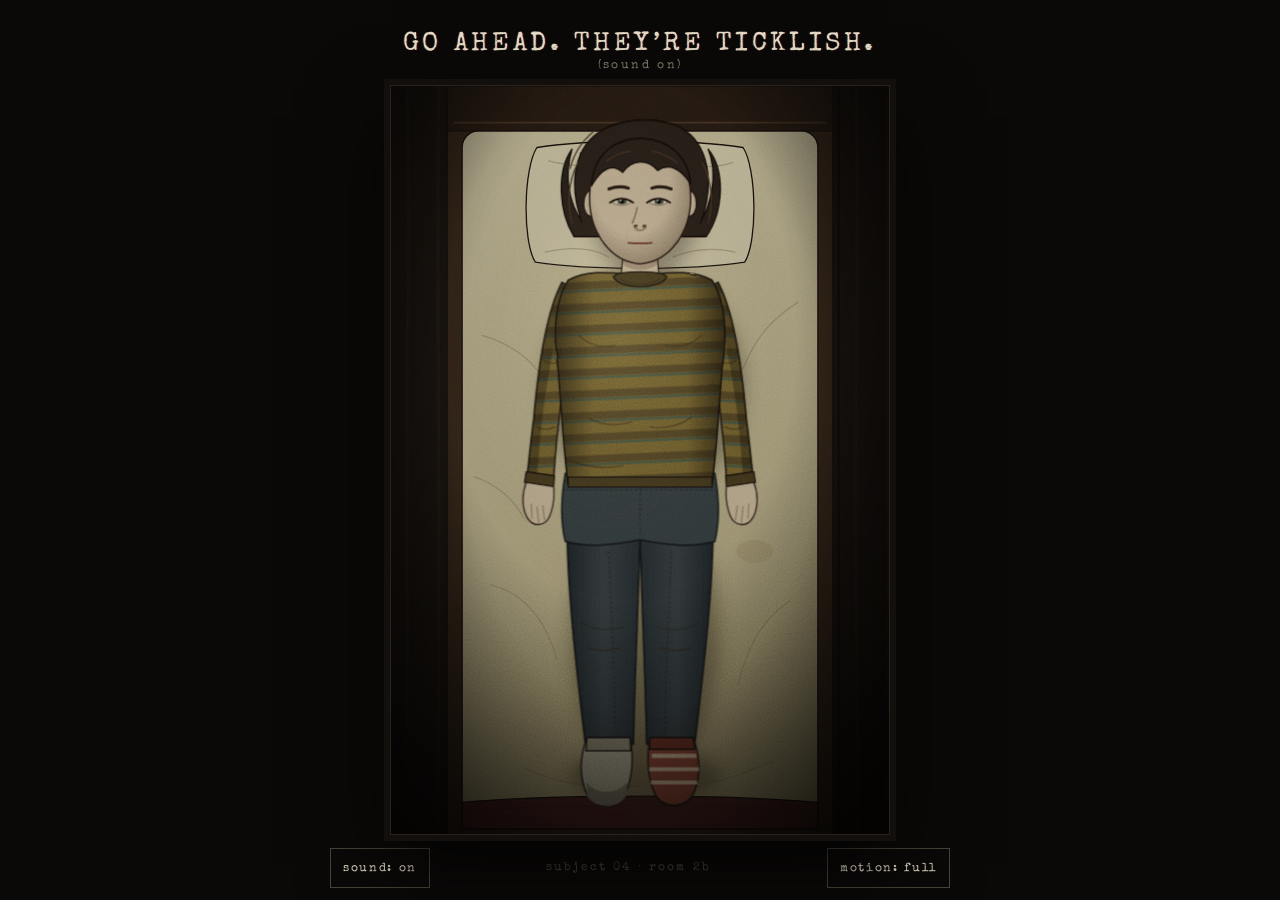
==== index.html @ fb012f5b "Serve the experience at ticklemonster.com Root page forwards to /tickle/, CNAME for the custom domai" ====
<!doctype html>
<html lang="en">
<head>
<meta charset="utf-8">
<meta name="viewport" content="width=device-width, initial-scale=1">
<title>Tickle Monster</title>
<meta name="description" content="Go ahead. They’re ticklish.">
<meta property="og:type" content="website">
<meta property="og:title" content="Click on this person’s stomach.">
<meta property="og:description" content="Go ahead. They’re ticklish.">
<meta property="og:image" content="https://ticklemonster.com/tickle/assets/og.jpg">
<meta name="twitter:card" content="summary_large_image">
<meta name="theme-color" content="#0b0908">
<meta http-equiv="refresh" content="0; url=tickle/">
<link rel="canonical" href="https://ticklemonster.com/tickle/">
<style>html,body{margin:0;height:100%;background:#0b0908;color:#8a8070;font:14px 'Courier New',monospace;display:grid;place-items:center}</style>
<script>location.replace('tickle/' + location.search + location.hash);</script>
</head>
<body><a href="tickle/" style="color:inherit">enter</a></body>
</html>
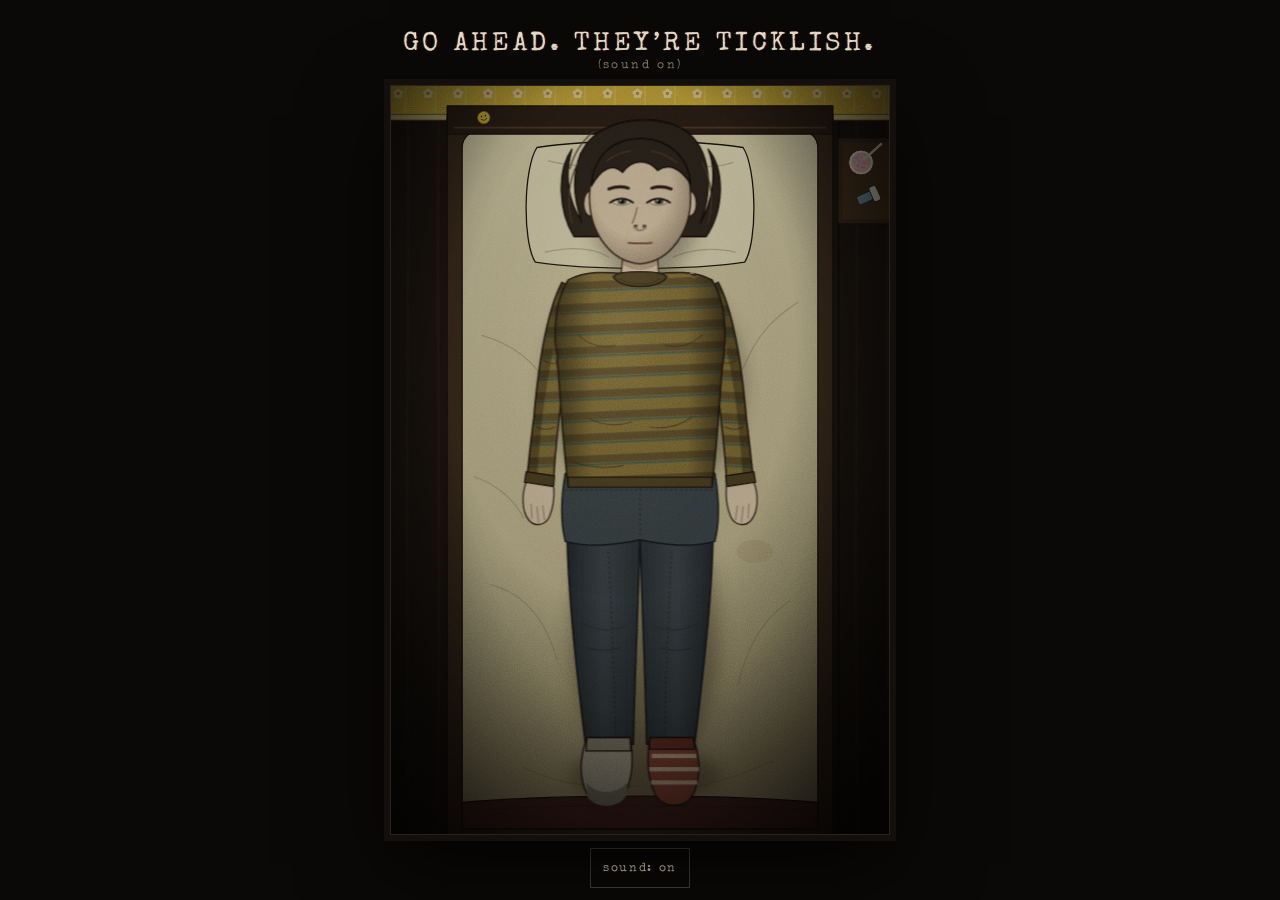
==== commit 23ad49a8: "Link preview and share text: 'Go ahead. They're ticklish.' Co-Authored-By: Claude Opus 5.5 <noreply@" ====
--- a/index.html
+++ b/index.html
@@ -6,8 +6,7 @@
 <title>Tickle Monster</title>
 <meta name="description" content="Go ahead. They’re ticklish.">
 <meta property="og:type" content="website">
-<meta property="og:title" content="Click on this person’s stomach.">
-<meta property="og:description" content="Go ahead. They’re ticklish.">
+<meta property="og:title" content="Go ahead. They’re ticklish.">
 <meta property="og:image" content="https://ticklemonster.com/tickle/assets/og.jpg">
 <meta name="twitter:card" content="summary_large_image">
 <meta name="theme-color" content="#0b0908">
